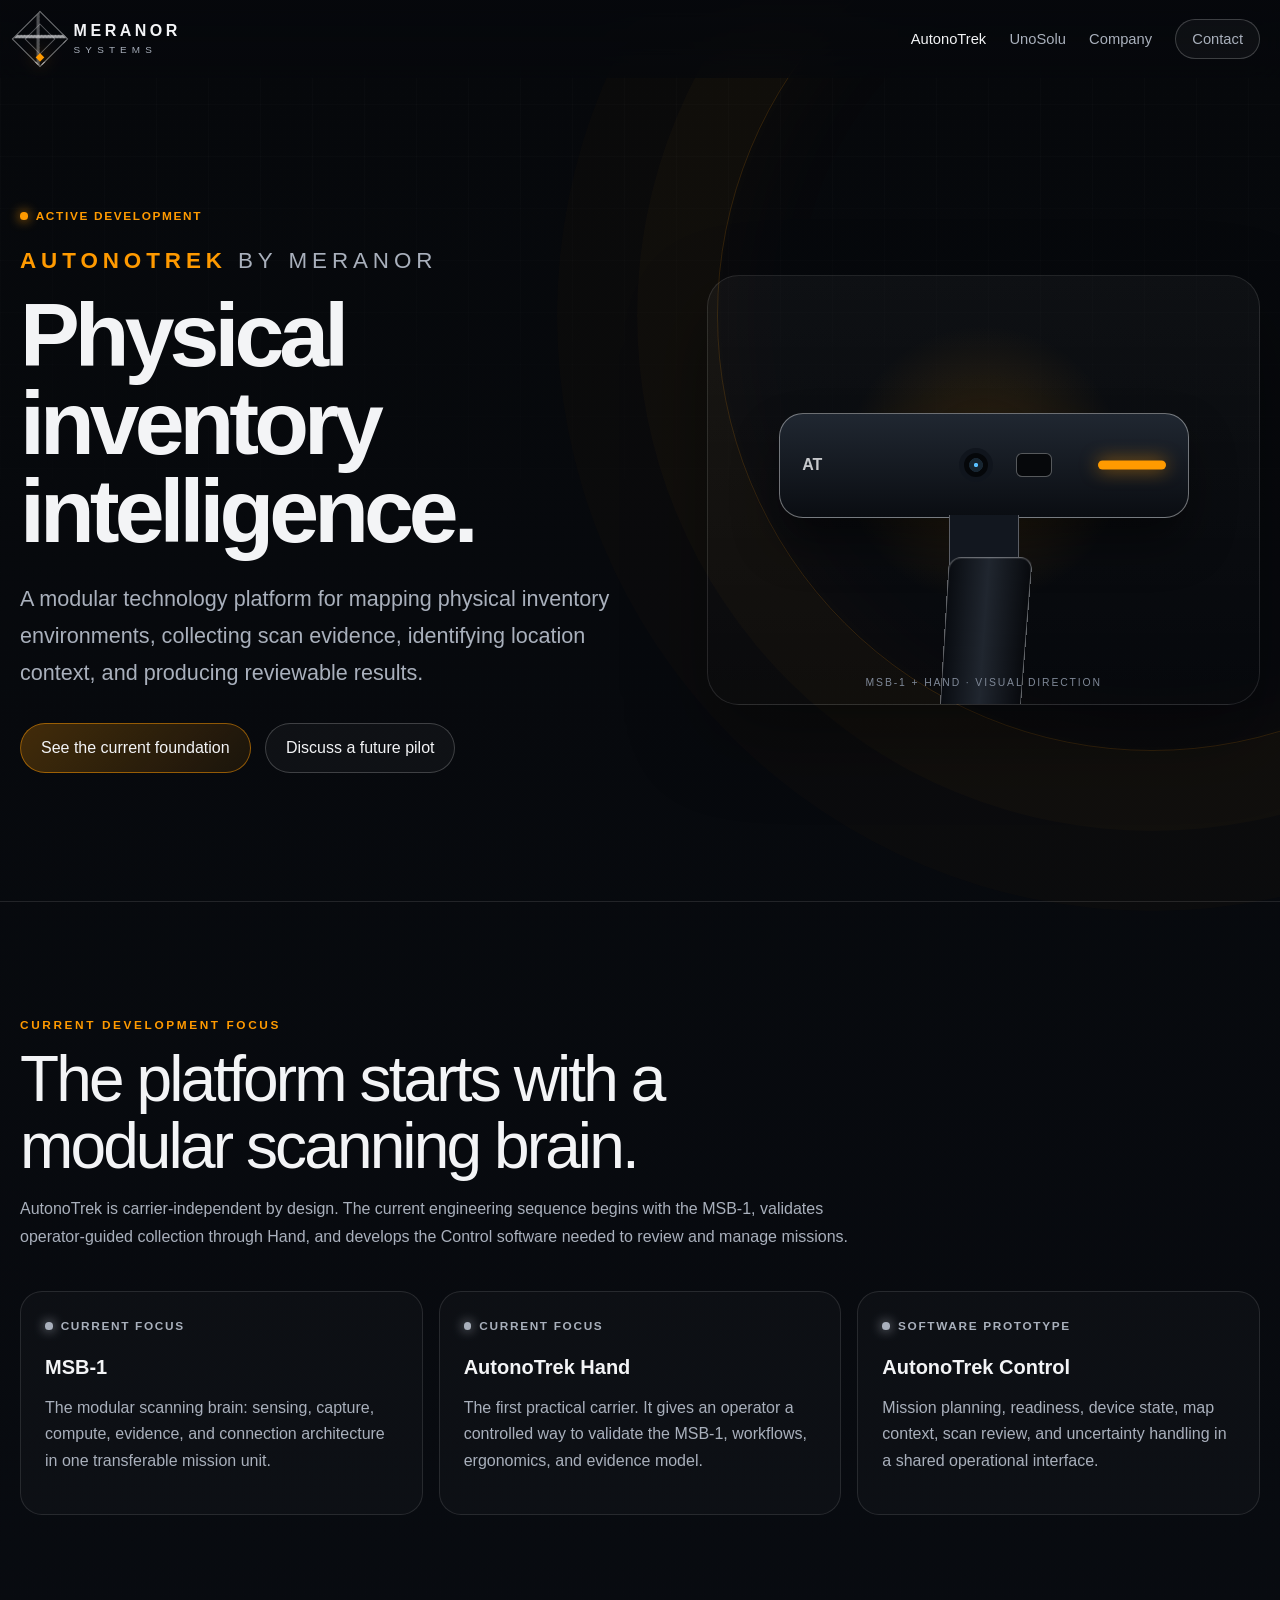
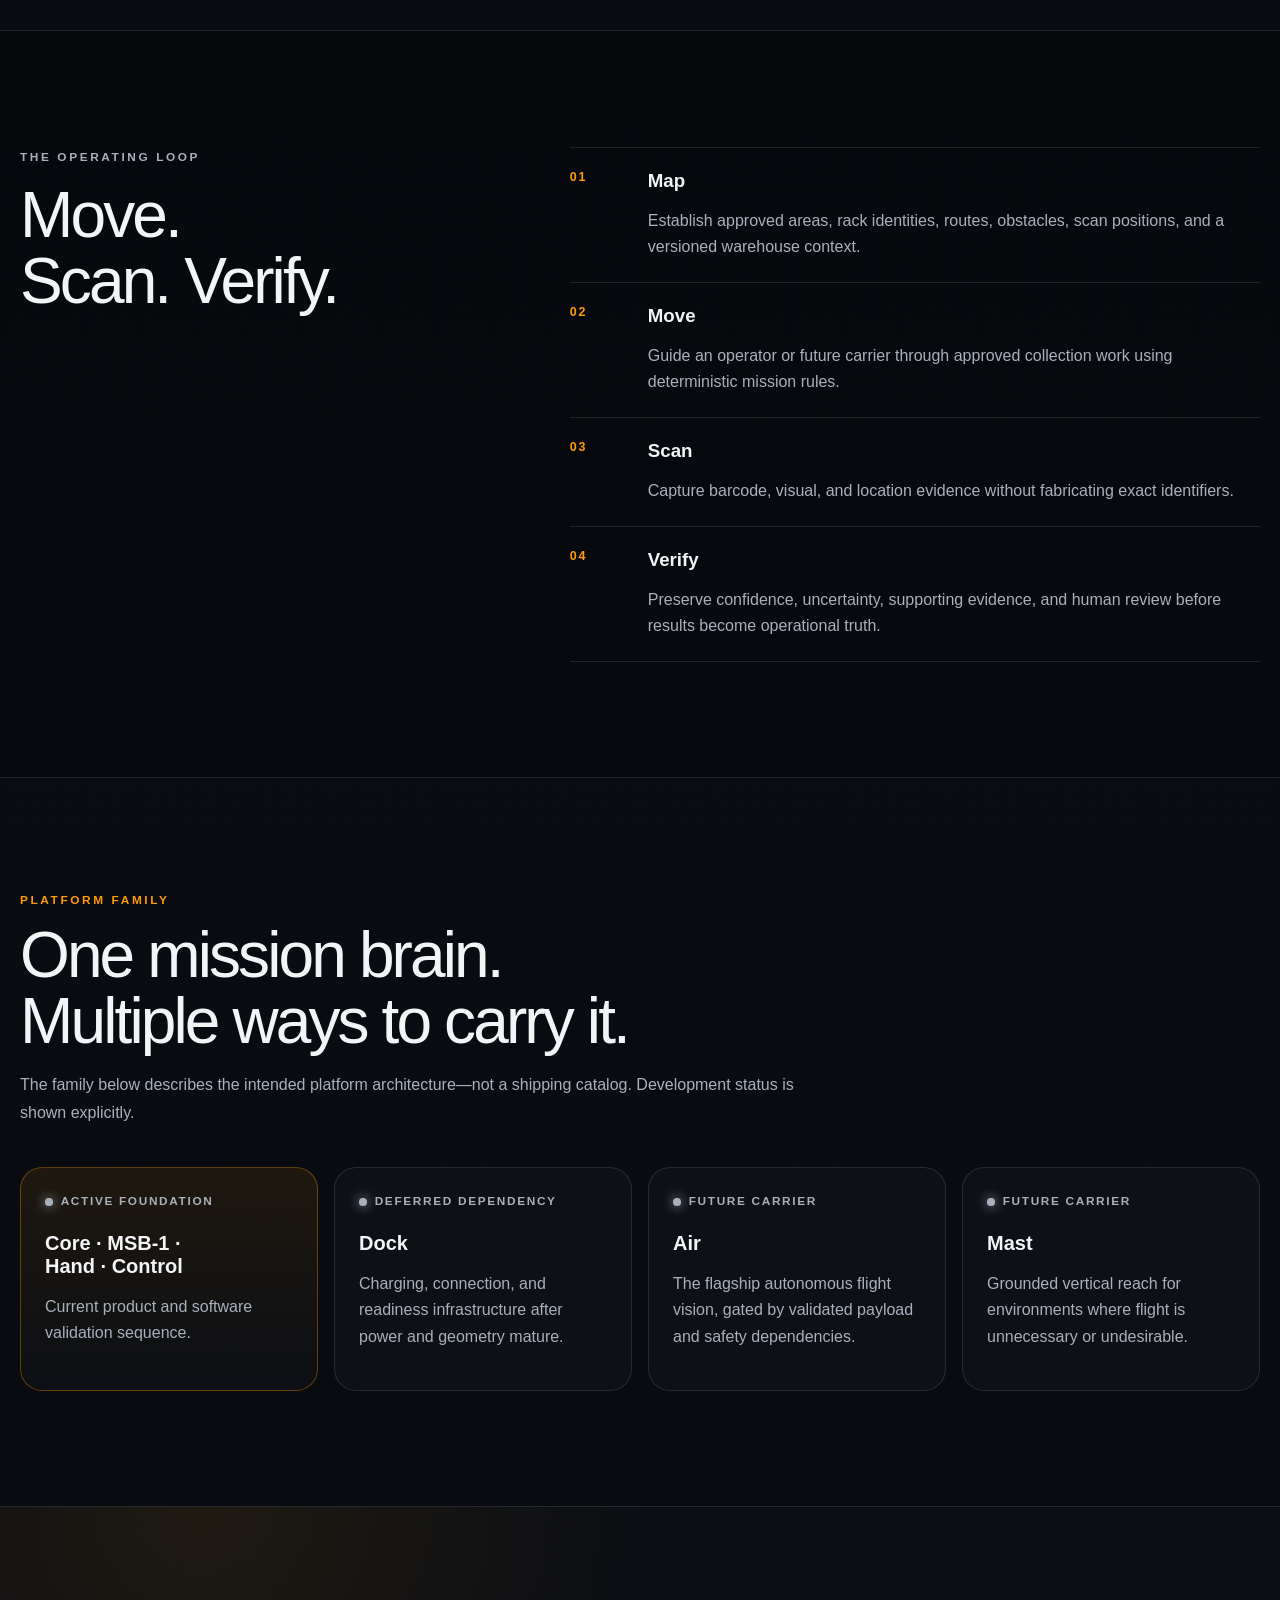
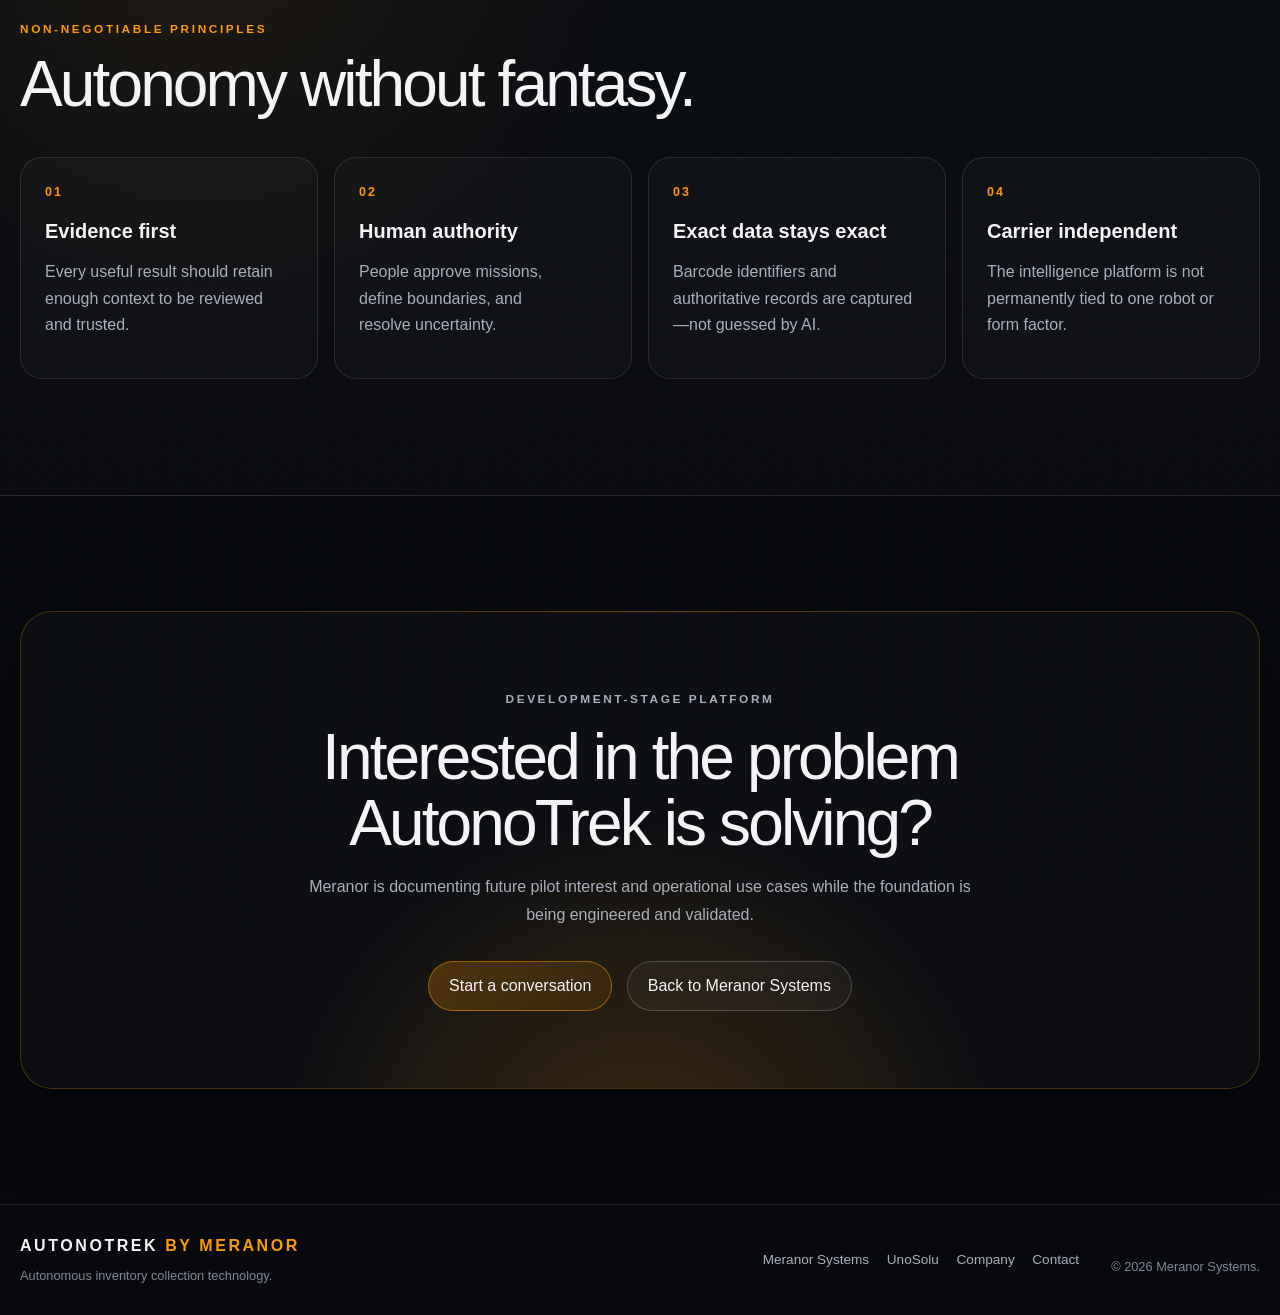
==== autonotrek/index.html @ 4d3eee3d "Add truthful AutonoTrek platform page" ====
<!doctype html>
<html lang="en">
  <head>
    <meta charset="utf-8" />
    <meta name="viewport" content="width=device-width, initial-scale=1, viewport-fit=cover" />
    <meta
      name="description"
      content="AutonoTrek by Meranor is a modular physical inventory intelligence platform in active development."
    />
    <meta name="color-scheme" content="dark" />
    <title>AutonoTrek by Meranor | Physical Inventory Intelligence</title>
    <link rel="stylesheet" href="../styles.css" />
  </head>
  <body data-page="autonotrek">
    <a class="skip-link" href="#main-content">Skip to content</a>
    <div class="page-shell">
      <header class="site-header">
        <div class="site-header__inner">
          <a class="brand" href="../" aria-label="Meranor Systems home">
            <span class="brand__mark" aria-hidden="true"><span></span></span>
            <span class="brand__lockup"><strong>Meranor</strong><small>Systems</small></span>
          </a>
          <button class="site-header__toggle" type="button" aria-expanded="false" aria-controls="site-nav">Menu</button>
          <nav class="site-nav" id="site-nav" aria-label="Primary navigation">
            <a aria-current="page" href="./">AutonoTrek</a>
            <a href="../unosolu/">UnoSolu</a>
            <a href="../company/">Company</a>
            <a class="nav-cta" href="../contact/">Contact</a>
          </nav>
        </div>
      </header>

      <main id="main-content">
        <section class="product-hero product-hero--autonotrek">
          <div class="section-frame product-hero__grid">
            <div class="product-hero__copy">
              <p class="status-label status-label--amber">Active development</p>
              <p class="product-kicker">AutonoTrek <span>by Meranor</span></p>
              <h1>Physical inventory intelligence.</h1>
              <p class="hero__lede">
                A modular technology platform for mapping physical inventory
                environments, collecting scan evidence, identifying location context,
                and producing reviewable results.
              </p>
              <div class="button-row button-row--left">
                <a class="button button--primary" href="#foundation">See the current foundation</a>
                <a class="button button--secondary" href="../contact/">Discuss a future pilot</a>
              </div>
            </div>
            <div class="at-visual" aria-label="Conceptual MSB-1 and AutonoTrek Hand silhouette">
              <div class="at-visual__head">
                <span class="at-visual__brand">AT</span>
                <span class="at-visual__camera"></span>
                <span class="at-visual__scan"></span>
                <span class="at-visual__status"></span>
              </div>
              <div class="at-visual__neck"></div>
              <div class="at-visual__grip"></div>
              <p>MSB-1 + HAND · VISUAL DIRECTION</p>
            </div>
          </div>
        </section>

        <section class="section" id="foundation">
          <div class="section-frame">
            <div class="section-heading">
              <p class="eyebrow">Current development focus</p>
              <h2>The platform starts with a modular scanning brain.</h2>
              <p>
                AutonoTrek is carrier-independent by design. The current engineering
                sequence begins with the MSB-1, validates operator-guided collection
                through Hand, and develops the Control software needed to review and
                manage missions.
              </p>
            </div>

            <div class="foundation-grid">
              <article>
                <p class="status-label status-label--amber">Current focus</p>
                <h3>MSB-1</h3>
                <p>
                  The modular scanning brain: sensing, capture, compute, evidence, and
                  connection architecture in one transferable mission unit.
                </p>
              </article>
              <article>
                <p class="status-label status-label--amber">Current focus</p>
                <h3>AutonoTrek Hand</h3>
                <p>
                  The first practical carrier. It gives an operator a controlled way to
                  validate the MSB-1, workflows, ergonomics, and evidence model.
                </p>
              </article>
              <article>
                <p class="status-label status-label--green">Software prototype</p>
                <h3>AutonoTrek Control</h3>
                <p>
                  Mission planning, readiness, device state, map context, scan review,
                  and uncertainty handling in a shared operational interface.
                </p>
              </article>
            </div>
          </div>
        </section>

        <section class="section section--dark">
          <div class="section-frame split-panel">
            <div>
              <p class="eyebrow">The operating loop</p>
              <h2>Move. Scan. Verify.</h2>
            </div>
            <ol class="process-list">
              <li><span>01</span><div><h3>Map</h3><p>Establish approved areas, rack identities, routes, obstacles, scan positions, and a versioned warehouse context.</p></div></li>
              <li><span>02</span><div><h3>Move</h3><p>Guide an operator or future carrier through approved collection work using deterministic mission rules.</p></div></li>
              <li><span>03</span><div><h3>Scan</h3><p>Capture barcode, visual, and location evidence without fabricating exact identifiers.</p></div></li>
              <li><span>04</span><div><h3>Verify</h3><p>Preserve confidence, uncertainty, supporting evidence, and human review before results become operational truth.</p></div></li>
            </ol>
          </div>
        </section>

        <section class="section">
          <div class="section-frame">
            <div class="section-heading">
              <p class="eyebrow">Platform family</p>
              <h2>One mission brain. Multiple ways to carry it.</h2>
              <p>
                The family below describes the intended platform architecture—not a
                shipping catalog. Development status is shown explicitly.
              </p>
            </div>

            <div class="roadmap-grid">
              <article class="roadmap-card roadmap-card--active">
                <p class="status-label status-label--amber">Active foundation</p>
                <h3>Core · MSB-1 · Hand · Control</h3>
                <p>Current product and software validation sequence.</p>
              </article>
              <article class="roadmap-card">
                <p class="status-label">Deferred dependency</p>
                <h3>Dock</h3>
                <p>Charging, connection, and readiness infrastructure after power and geometry mature.</p>
              </article>
              <article class="roadmap-card">
                <p class="status-label">Future carrier</p>
                <h3>Air</h3>
                <p>The flagship autonomous flight vision, gated by validated payload and safety dependencies.</p>
              </article>
              <article class="roadmap-card">
                <p class="status-label">Future carrier</p>
                <h3>Mast</h3>
                <p>Grounded vertical reach for environments where flight is unnecessary or undesirable.</p>
              </article>
            </div>
          </div>
        </section>

        <section class="section section--principles">
          <div class="section-frame">
            <div class="principle-intro">
              <p class="eyebrow">Non-negotiable principles</p>
              <h2>Autonomy without fantasy.</h2>
            </div>
            <div class="principle-grid principle-grid--four">
              <article><span>01</span><h3>Evidence first</h3><p>Every useful result should retain enough context to be reviewed and trusted.</p></article>
              <article><span>02</span><h3>Human authority</h3><p>People approve missions, define boundaries, and resolve uncertainty.</p></article>
              <article><span>03</span><h3>Exact data stays exact</h3><p>Barcode identifiers and authoritative records are captured—not guessed by AI.</p></article>
              <article><span>04</span><h3>Carrier independent</h3><p>The intelligence platform is not permanently tied to one robot or form factor.</p></article>
            </div>
          </div>
        </section>

        <section class="section section--cta">
          <div class="section-frame">
            <div class="cta-panel">
              <p class="eyebrow">Development-stage platform</p>
              <h2>Interested in the problem AutonoTrek is solving?</h2>
              <p>
                Meranor is documenting future pilot interest and operational use cases
                while the foundation is being engineered and validated.
              </p>
              <div class="button-row">
                <a class="button button--primary" href="../contact/">Start a conversation</a>
                <a class="button button--secondary" href="../">Back to Meranor Systems</a>
              </div>
            </div>
          </div>
        </section>
      </main>

      <footer class="site-footer">
        <div class="section-frame site-footer__grid">
          <div><p class="site-footer__brand">AUTONOTREK <span>BY MERANOR</span></p><p>Autonomous inventory collection technology.</p></div>
          <nav aria-label="Footer navigation"><a href="../">Meranor Systems</a><a href="../unosolu/">UnoSolu</a><a href="../company/">Company</a><a href="../contact/">Contact</a></nav>
          <p class="site-footer__legal">© <span data-current-year></span> Meranor Systems.</p>
        </div>
      </footer>
    </div>
    <script src="../app.js" defer></script>
  </body>
</html>
---- styles.css ----
@import url("meranor-systems.css");
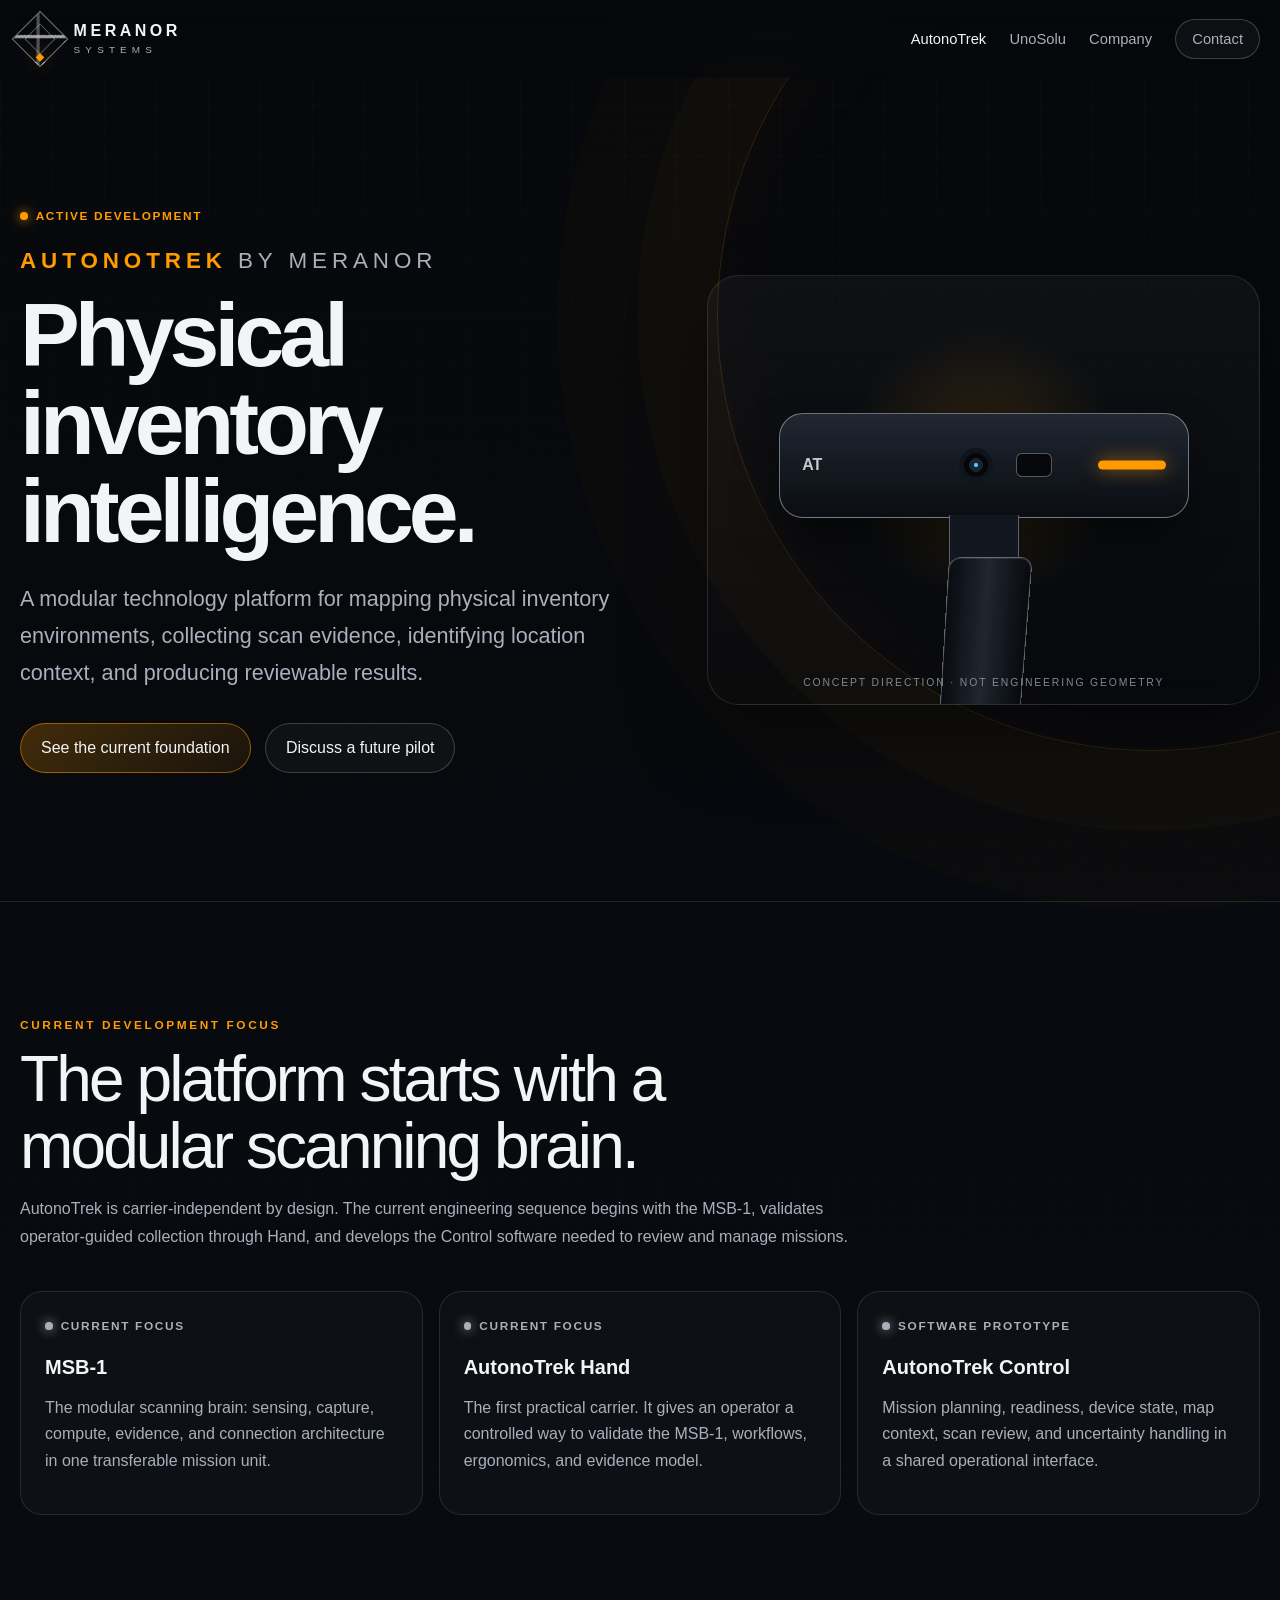
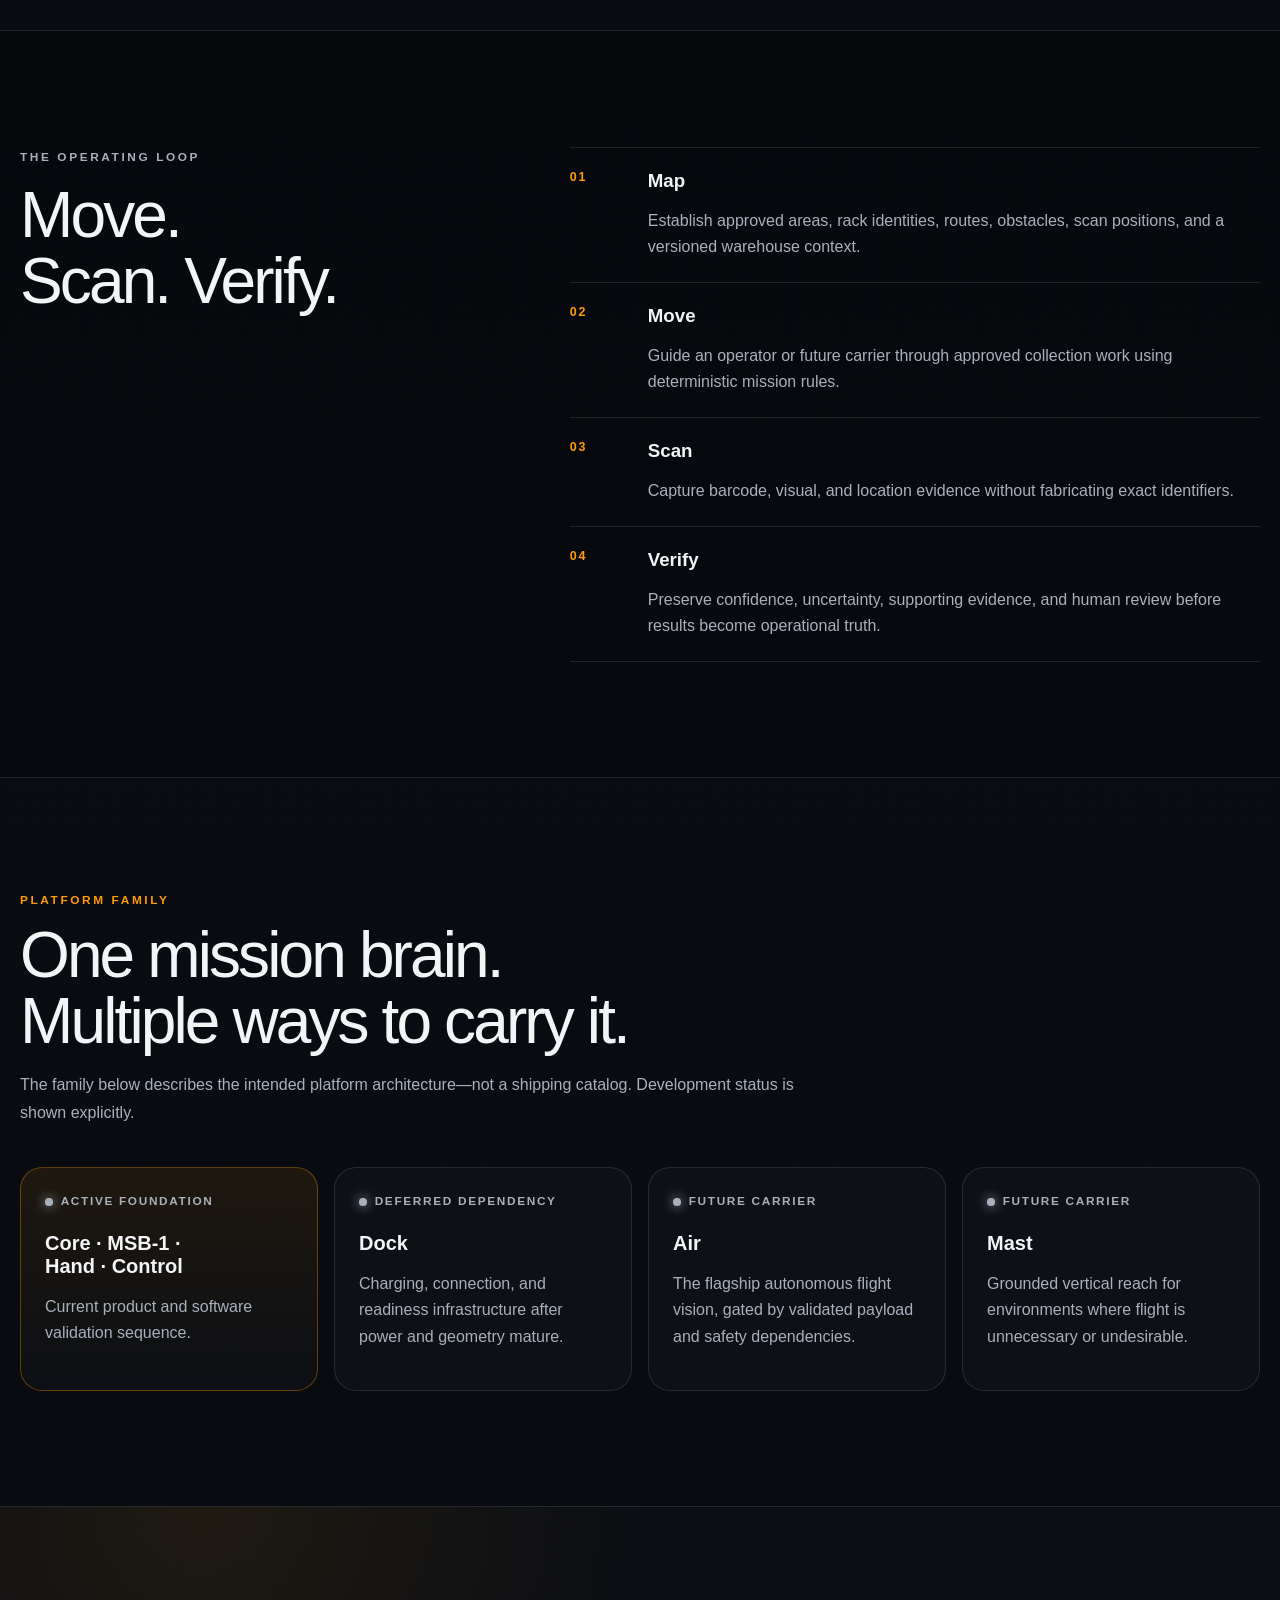
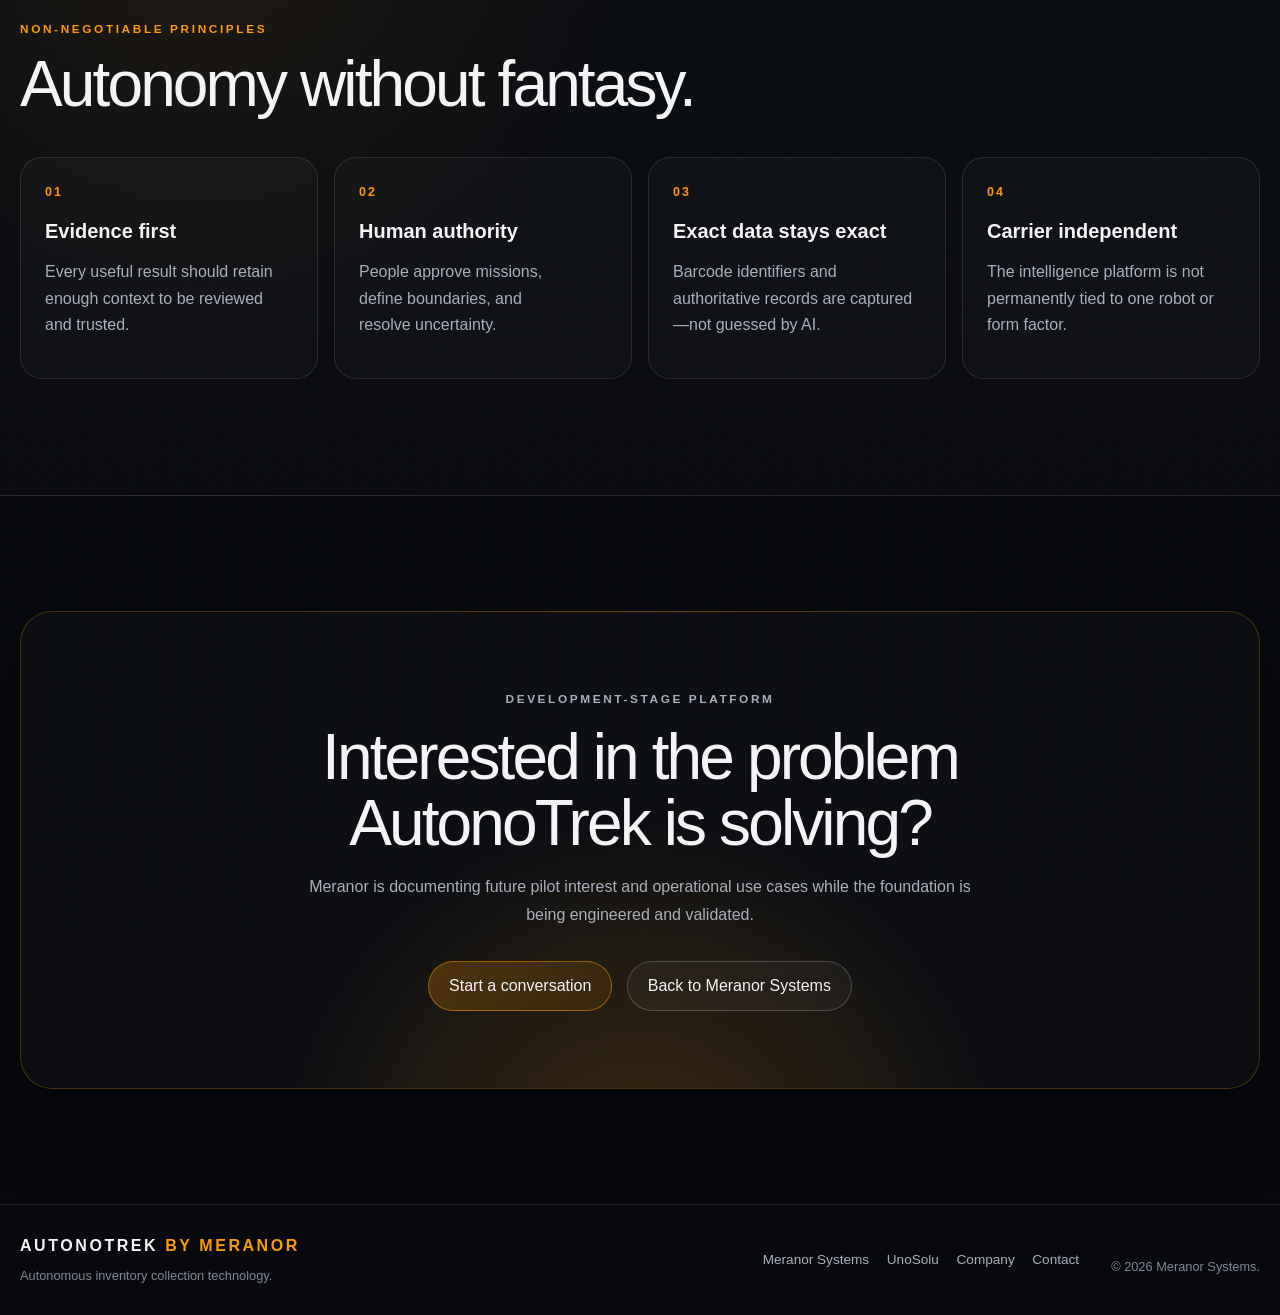
==== commit 7d627571: "Load AutonoTrek styles directly and clarify concept visuals" ====
--- a/autonotrek/index.html
+++ b/autonotrek/index.html
@@ -9,7 +9,7 @@
     />
     <meta name="color-scheme" content="dark" />
     <title>AutonoTrek by Meranor | Physical Inventory Intelligence</title>
-    <link rel="stylesheet" href="../styles.css" />
+    <link rel="stylesheet" href="../meranor-systems.css" />
   </head>
   <body data-page="autonotrek">
     <a class="skip-link" href="#main-content">Skip to content</a>
@@ -56,7 +56,7 @@
               </div>
               <div class="at-visual__neck"></div>
               <div class="at-visual__grip"></div>
-              <p>MSB-1 + HAND · VISUAL DIRECTION</p>
+              <p>CONCEPT DIRECTION · NOT ENGINEERING GEOMETRY</p>
             </div>
           </div>
         </section>
--- a/meranor-systems.css
+++ b/meranor-systems.css
@@ -0,0 +1,268 @@
+:root {
+  --bg: #07090d;
+  --bg-soft: #0b0e14;
+  --surface: rgba(15, 19, 27, 0.88);
+  --text: #f3f4f6;
+  --muted: #a9b0bc;
+  --muted-strong: #7f8897;
+  --line: rgba(255, 255, 255, 0.11);
+  --line-strong: rgba(255, 255, 255, 0.2);
+  --metal: #c7c9cc;
+  --amber: #ff9a00;
+  --cyan: #38d8ff;
+  --green: #55df9a;
+  --shadow: 0 32px 80px rgba(0, 0, 0, 0.38);
+  --radius-md: 22px;
+  --radius-lg: 32px;
+  --radius-pill: 999px;
+  --max-width: 1240px;
+  --font-sans: "Inter", "Aptos", "Segoe UI Variable", "Segoe UI", sans-serif;
+  --font-display: "Space Grotesk", "Aptos Display", "Bahnschrift", "Segoe UI", sans-serif;
+}
+
+*, *::before, *::after { box-sizing: border-box; }
+html { color-scheme: dark; scroll-behavior: smooth; }
+body {
+  margin: 0;
+  min-height: 100vh;
+  color: var(--text);
+  background: radial-gradient(circle at 50% -10%, rgba(255,154,0,.09), transparent 28rem), linear-gradient(180deg,#06080b,#090c12 48%,#07090d);
+  font-family: var(--font-sans);
+  overflow-x: clip;
+}
+body[data-page="unosolu"] { background: radial-gradient(circle at 70% -8%,rgba(56,216,255,.11),transparent 32rem),linear-gradient(180deg,#06080c,#080d16 48%,#07090d); }
+a { color: inherit; text-decoration: none; }
+button { font: inherit; }
+p { text-wrap: pretty; }
+h1,h2,h3 { text-wrap: balance; }
+.page-shell { position: relative; isolation: isolate; }
+.page-shell::before {
+  content: "";
+  position: fixed;
+  inset: 0;
+  z-index: -2;
+  pointer-events: none;
+  background-image: linear-gradient(rgba(255,255,255,.018) 1px,transparent 1px),linear-gradient(90deg,rgba(255,255,255,.018) 1px,transparent 1px);
+  background-size: 52px 52px;
+  mask-image: linear-gradient(180deg,black,transparent 76%);
+}
+.section-frame { width: min(var(--max-width),calc(100vw - 2rem)); margin-inline: auto; }
+.skip-link { position: fixed; z-index: 100; top: 1rem; left: 1rem; padding: .75rem 1rem; border-radius: var(--radius-pill); background: #fff; color: #05070a; transform: translateY(-180%); transition: transform 160ms ease; }
+.skip-link:focus { transform: translateY(0); }
+.site-header { position: sticky; top: 0; z-index: 30; background: linear-gradient(180deg,rgba(6,8,12,.94),rgba(6,8,12,.72)); backdrop-filter: blur(18px); }
+.site-header__inner { width: min(var(--max-width),calc(100vw - 2rem)); min-height: 78px; margin-inline: auto; display: flex; align-items: center; justify-content: space-between; gap: 1rem; }
+.brand { display: inline-flex; align-items: center; gap: .85rem; }
+.brand__mark { position: relative; width: 2.5rem; aspect-ratio: 1; border: 1px solid rgba(199,201,204,.54); background: linear-gradient(135deg,transparent 0 42%,rgba(199,201,204,.8) 43% 48%,transparent 49%),linear-gradient(45deg,transparent 0 43%,rgba(199,201,204,.38) 44% 49%,transparent 50%); transform: rotate(45deg); }
+.brand__mark::before { content: ""; position: absolute; inset: 8px; border: 1px solid rgba(199,201,204,.42); }
+.brand__mark::after { content: ""; position: absolute; width: 6px; height: 6px; right: 3px; bottom: 3px; background: var(--amber); box-shadow: 0 0 16px rgba(255,154,0,.7); }
+.brand__lockup { display: grid; line-height: 1; }
+.brand__lockup strong { font-family: var(--font-display); font-size: 1rem; letter-spacing: .22em; text-transform: uppercase; }
+.brand__lockup small { margin-top: .38rem; color: var(--muted); font-size: .62rem; letter-spacing: .52em; text-transform: uppercase; }
+.site-nav { display: flex; align-items: center; gap: 1.45rem; }
+.site-nav a { color: var(--muted); font-size: .92rem; transition: color 160ms ease,border-color 160ms ease,background 160ms ease; }
+.site-nav a:hover,.site-nav a:focus-visible,.site-nav a[aria-current="page"] { color: var(--text); }
+.site-nav .nav-cta { padding: .68rem 1rem; border: 1px solid var(--line-strong); border-radius: var(--radius-pill); background: rgba(255,255,255,.035); }
+.site-nav .nav-cta:hover,.site-nav .nav-cta:focus-visible { border-color: rgba(255,154,0,.62); background: rgba(255,154,0,.07); }
+.site-header__toggle { display: none; min-height: 44px; padding: .65rem .95rem; border: 1px solid var(--line-strong); border-radius: var(--radius-pill); color: var(--text); background: rgba(255,255,255,.04); }
+
+.hero,.product-hero,.simple-hero { position: relative; border-bottom: 1px solid var(--line); }
+.hero { min-height: calc(100svh - 78px); display: flex; align-items: center; overflow: clip; }
+.hero::before,.product-hero::before { content: ""; position: absolute; width: min(68vw,880px); aspect-ratio: 1; right: -24vw; top: -24%; border: 1px solid rgba(255,154,0,.18); border-radius: 50%; box-shadow: 0 0 0 80px rgba(255,154,0,.025),0 0 0 160px rgba(255,154,0,.018),inset 0 0 120px rgba(255,154,0,.04); }
+.product-hero--unosolu::before { border-color: rgba(56,216,255,.18); box-shadow: 0 0 0 80px rgba(56,216,255,.025),0 0 0 160px rgba(56,216,255,.018),inset 0 0 120px rgba(56,216,255,.04); }
+.hero__grid { position: absolute; inset: 0; pointer-events: none; background: linear-gradient(90deg,transparent 49.9%,rgba(255,255,255,.055) 50%,transparent 50.1%),linear-gradient(180deg,transparent 49.9%,rgba(255,255,255,.04) 50%,transparent 50.1%); opacity: .42; }
+.hero__frame,.product-hero__grid,.simple-hero__grid { position: relative; z-index: 1; display: grid; align-items: center; grid-template-columns: minmax(0,1.05fr) minmax(340px,.95fr); gap: clamp(2rem,6vw,6rem); }
+.hero__frame { padding-block: clamp(5rem,10vw,8.5rem); }
+.product-hero__grid { padding-block: clamp(5.5rem,10vw,9rem); }
+.simple-hero__grid { padding-block: clamp(5rem,9vw,8rem); }
+.eyebrow,.product-kicker,.status-label { margin: 0; font-size: .74rem; font-weight: 700; letter-spacing: .22em; text-transform: uppercase; }
+.eyebrow,.product-kicker { color: var(--amber); }
+.eyebrow--cyan,.product-kicker--cyan { color: var(--cyan); }
+.product-kicker { margin-top: 1.5rem; font-size: clamp(1.05rem,2.3vw,1.4rem); }
+.product-kicker span,.platform-card__brand span { color: var(--muted); font-weight: 500; }
+.status-label { display: inline-flex; align-items: center; gap: .5rem; color: var(--muted); letter-spacing: .14em; }
+.status-label::before { content: ""; width: .48rem; aspect-ratio: 1; border-radius: 50%; background: currentColor; box-shadow: 0 0 12px currentColor; }
+.status-label--amber { color: var(--amber); }
+.status-label--cyan { color: var(--cyan); }
+.status-label--green { color: var(--green); }
+.hero h1,.product-hero h1,.simple-hero h1 { margin: 1.15rem 0 0; font-family: var(--font-display); font-weight: 560; line-height: .98; letter-spacing: -.055em; }
+.hero h1 { max-width: 900px; font-size: clamp(3.1rem,7.8vw,7rem); }
+.product-hero h1 { max-width: 780px; font-size: clamp(3rem,7vw,6.3rem); }
+.simple-hero h1 { max-width: 840px; font-size: clamp(3rem,6.5vw,5.8rem); }
+.hero__lede { margin: 1.6rem 0 0; max-width: 690px; color: var(--muted); font-size: clamp(1.08rem,2vw,1.35rem); line-height: 1.7; }
+.button-row { display: flex; flex-wrap: wrap; justify-content: center; gap: .9rem; margin-top: 2rem; }
+.button-row--left { justify-content: flex-start; }
+.button { min-height: 50px; display: inline-flex; align-items: center; justify-content: center; padding: .9rem 1.25rem; border: 1px solid var(--line-strong); border-radius: var(--radius-pill); color: var(--text); background: rgba(255,255,255,.035); transition: transform 160ms ease,border-color 160ms ease; }
+.button:hover,.button:focus-visible { transform: translateY(-2px); border-color: rgba(255,154,0,.62); }
+.button--primary { border-color: rgba(255,154,0,.5); background: linear-gradient(135deg,rgba(255,154,0,.24),rgba(255,154,0,.08)); }
+.button--cyan,.product-hero--unosolu .button--primary { border-color: rgba(56,216,255,.52); background: linear-gradient(135deg,rgba(56,216,255,.2),rgba(61,107,255,.08)); }
+
+.hero-console,.uno-dashboard { min-width: 0; border: 1px solid var(--line-strong); border-radius: var(--radius-lg); background: linear-gradient(180deg,rgba(255,255,255,.04),transparent 34%),rgba(8,11,16,.88); box-shadow: var(--shadow); overflow: hidden; }
+.hero-console__top,.uno-dashboard__top { min-height: 50px; padding: .85rem 1rem; display: flex; justify-content: space-between; gap: 1rem; align-items: center; border-bottom: 1px solid var(--line); color: var(--muted); font-size: .66rem; font-weight: 700; letter-spacing: .16em; }
+.status-dot { color: var(--amber); }
+.status-dot::before { content: ""; display: inline-block; width: .42rem; aspect-ratio: 1; margin-right: .5rem; border-radius: 50%; background: currentColor; box-shadow: 0 0 12px currentColor; }
+.status-dot--cyan { color: var(--cyan); }
+.hero-console__signal { height: 124px; display: flex; align-items: end; justify-content: center; gap: clamp(.5rem,2vw,1rem); padding: 1.5rem; border-bottom: 1px solid var(--line); }
+.hero-console__signal span { width: clamp(12px,3vw,22px); border-radius: 4px 4px 0 0; background: linear-gradient(180deg,var(--amber),rgba(255,154,0,.12)); }
+.hero-console__signal span:nth-child(1){height:28%}.hero-console__signal span:nth-child(2){height:52%}.hero-console__signal span:nth-child(3){height:88%}.hero-console__signal span:nth-child(4){height:68%}.hero-console__signal span:nth-child(5){height:42%}
+.hero-console__rows { display: grid; grid-template-columns: 1fr 1fr; }
+.hero-console__rows>div { padding: 1.35rem; }
+.hero-console__rows>div+div { border-left: 1px solid var(--line); }
+.hero-console__rows small,.hero-console__rows span { display: block; color: var(--muted-strong); font-size: .68rem; letter-spacing: .12em; text-transform: uppercase; }
+.hero-console__rows strong { display: block; margin: .55rem 0; font-family: var(--font-display); font-size: clamp(1.2rem,3vw,1.7rem); }
+.hero-console__footer { display: grid; grid-template-columns: repeat(3,1fr); border-top: 1px solid var(--line); }
+.hero-console__footer span { padding: .9rem; color: var(--muted); font-size: .72rem; text-align: center; }
+.hero-console__footer span+span { border-left: 1px solid var(--line); }
+
+.section { padding-block: clamp(4.5rem,9vw,7.5rem); }
+.section--dark { background: rgba(0,0,0,.2); border-block: 1px solid var(--line); }
+.section--principles { background: radial-gradient(circle at 16% 0%,rgba(255,154,0,.08),transparent 28rem),rgba(255,255,255,.016); border-block: 1px solid var(--line); }
+body[data-page="unosolu"] .section--principles { background: radial-gradient(circle at 16% 0%,rgba(56,216,255,.08),transparent 28rem),rgba(255,255,255,.016); }
+.section-heading { max-width: 830px; }
+.section-heading h2,.principle-intro h2,.development-note h2,.cta-panel h2,.split-panel h2,.company-statement h2,.founder-panel h2,.focus-panel h2,.contact-card h2,.contact-note h2 { margin: .9rem 0 0; font-family: var(--font-display); font-size: clamp(2.25rem,5vw,4.2rem); font-weight: 540; line-height: 1.04; letter-spacing: -.045em; }
+.section-heading>p:last-child,.development-note>p,.cta-panel>p,.split-panel>div>p,.company-statement>p,.founder-panel p,.focus-panel>p,.contact-card>p,.contact-note>p,.simple-hero__grid>p { color: var(--muted); line-height: 1.75; }
+.platform-grid { display: grid; gap: 1.25rem; margin-top: 2.5rem; }
+.platform-card { min-height: 500px; display: grid; grid-template-columns: minmax(280px,.82fr) minmax(0,1.18fr); border: 1px solid var(--line); border-radius: var(--radius-lg); background: linear-gradient(120deg,rgba(255,154,0,.05),transparent 42%),var(--surface); overflow: hidden; box-shadow: var(--shadow); }
+.platform-card--unosolu { background: linear-gradient(120deg,rgba(56,216,255,.055),transparent 42%),var(--surface); }
+.platform-card__visual { position: relative; min-height: 360px; display: grid; place-items: center; border-right: 1px solid var(--line); background: radial-gradient(circle at 50% 42%,rgba(255,154,0,.15),transparent 34%),linear-gradient(180deg,rgba(255,255,255,.035),transparent); overflow: hidden; }
+.platform-card__content { align-self: center; padding: clamp(2rem,5vw,4.2rem); }
+.platform-card__brand { margin: 1.15rem 0 0; font-family: var(--font-display); font-size: 1rem; font-weight: 700; letter-spacing: .11em; text-transform: uppercase; }
+.platform-card__content h3 { margin: 1rem 0 0; font-family: var(--font-display); font-size: clamp(2rem,4.4vw,3.7rem); font-weight: 540; line-height: 1.02; letter-spacing: -.045em; }
+.platform-card__content>p:not(.status-label):not(.platform-card__brand) { color: var(--muted); line-height: 1.7; }
+.scan-head { position: relative; width: min(78%,310px); height: 92px; border: 1px solid rgba(199,201,204,.52); border-radius: 20px; background: linear-gradient(180deg,#1f252d,#090c10); box-shadow: 0 24px 45px rgba(0,0,0,.42); }
+.scan-head::before { content: "AT"; position: absolute; left: 1.2rem; top: 50%; transform: translateY(-50%); color: var(--metal); font-family: var(--font-display); }
+.scan-head__lens { position: absolute; left: 48%; top: 50%; width: 28px; aspect-ratio: 1; transform: translateY(-50%); border: 4px solid #111720; border-radius: 50%; background: radial-gradient(circle,#52b9ff 0 12%,#172430 13% 40%,#05070a 42%); }
+.scan-head__bar { position: absolute; right: 1.1rem; top: 50%; width: 54px; height: 8px; transform: translateY(-50%); border-radius: var(--radius-pill); background: var(--amber); box-shadow: 0 0 18px rgba(255,154,0,.5); }
+.scan-grip { position: absolute; width: 68px; height: 190px; top: calc(50% + 40px); border: 1px solid rgba(199,201,204,.42); border-radius: 14px 14px 28px 28px; background: linear-gradient(90deg,#0c0f14,#20262e 48%,#090b0f); transform: perspective(280px) rotateX(-5deg) skewX(-4deg); }
+.platform-card__visual--uno { background: radial-gradient(circle at 50% 50%,rgba(56,216,255,.17),transparent 38%),linear-gradient(180deg,rgba(255,255,255,.035),transparent); }
+.uno-core { z-index: 2; width: 96px; aspect-ratio: 1; display: grid; place-items: center; border: 1px solid rgba(56,216,255,.54); border-radius: 26px; color: var(--cyan); background: #0b101a; font-family: var(--font-display); font-size: 3rem; box-shadow: 0 0 50px rgba(56,216,255,.14); }
+.uno-orbit { position: absolute; border: 1px solid rgba(56,216,255,.28); border-radius: 50%; }
+.uno-orbit--one { width: 220px; aspect-ratio: 1; }
+.uno-orbit--two { width: 330px; aspect-ratio: 1; border-style: dashed; opacity: .62; }
+.signal-list { margin: 1.4rem 0; padding: 0; list-style: none; }
+.signal-list li { position: relative; padding: .62rem 0 .62rem 1.45rem; border-bottom: 1px solid var(--line); color: var(--muted); }
+.signal-list li::before { content: ""; position: absolute; left: 0; top: 1.03rem; width: .46rem; aspect-ratio: 1; background: var(--amber); transform: rotate(45deg); }
+.platform-card--unosolu .signal-list li::before,.entitlement-panel__core .signal-list li::before { background: var(--cyan); }
+.text-link { display: inline-flex; align-items: center; gap: .75rem; margin-top: .75rem; color: var(--amber); font-weight: 700; }
+.text-link--cyan { color: var(--cyan); }
+
+.principle-grid,.foundation-grid,.roadmap-grid,.module-grid,.contact-grid { display: grid; gap: 1rem; margin-top: 2.5rem; }
+.principle-grid { grid-template-columns: repeat(3,1fr); }
+.principle-grid--four,.roadmap-grid,.module-grid { grid-template-columns: repeat(4,1fr); }
+.foundation-grid,.contact-grid { grid-template-columns: repeat(3,1fr); }
+.principle-grid article,.foundation-grid article,.roadmap-card,.module-grid article,.company-values article,.contact-card { padding: 1.5rem; border: 1px solid var(--line); border-radius: var(--radius-md); background: rgba(255,255,255,.025); }
+.principle-grid article>span,.company-values article>span { color: var(--amber); font-family: var(--font-display); font-size: .78rem; font-weight: 700; letter-spacing: .16em; }
+body[data-page="unosolu"] .principle-grid article>span,.module-grid article>span { color: var(--cyan); }
+.principle-grid h3,.foundation-grid h3,.roadmap-card h3,.module-grid h3,.company-values h3 { margin: 1.25rem 0 0; font-family: var(--font-display); font-size: 1.25rem; }
+.principle-grid p,.foundation-grid p,.roadmap-card p,.module-grid p,.company-values p { color: var(--muted); line-height: 1.65; }
+.development-note,.focus-panel,.contact-note { display: grid; grid-template-columns: minmax(0,.9fr) minmax(0,1.1fr); align-items: end; gap: clamp(2rem,6vw,6rem); padding: clamp(2rem,5vw,4rem); border: 1px solid var(--line); border-radius: var(--radius-lg); background: linear-gradient(120deg,rgba(255,154,0,.06),transparent 45%),rgba(255,255,255,.02); }
+.cta-panel { padding: clamp(2.25rem,6vw,5rem); border: 1px solid rgba(255,154,0,.25); border-radius: var(--radius-lg); text-align: center; background: radial-gradient(circle at 50% 120%,rgba(255,154,0,.2),transparent 44%),rgba(255,255,255,.025); box-shadow: var(--shadow); }
+.cta-panel--cyan { border-color: rgba(56,216,255,.26); background: radial-gradient(circle at 50% 120%,rgba(56,216,255,.18),transparent 44%),rgba(255,255,255,.025); }
+.cta-panel>p { max-width: 670px; margin-inline: auto; }
+
+.at-visual { position: relative; min-height: 430px; display: grid; place-items: center; border: 1px solid var(--line); border-radius: var(--radius-lg); background: radial-gradient(circle at 50% 44%,rgba(255,154,0,.16),transparent 38%),linear-gradient(180deg,rgba(255,255,255,.035),transparent); box-shadow: var(--shadow); overflow: hidden; }
+.at-visual__head { position: absolute; top: 32%; width: min(82%,410px); height: 105px; border: 1px solid rgba(199,201,204,.52); border-radius: 24px; background: linear-gradient(180deg,#202731,#0a0d12); box-shadow: 0 25px 46px rgba(0,0,0,.45); }
+.at-visual__brand { position: absolute; left: 1.4rem; top: 50%; transform: translateY(-50%); color: var(--metal); font-family: var(--font-display); font-weight: 700; }
+.at-visual__camera { position: absolute; left: 44%; top: 50%; width: 34px; aspect-ratio: 1; transform: translateY(-50%); border: 5px solid #10151d; border-radius: 50%; background: radial-gradient(circle,#59bfff 0 12%,#172531 13% 40%,#05070a 42%); }
+.at-visual__scan { position: absolute; left: 58%; top: 50%; width: 36px; height: 24px; transform: translateY(-50%); border: 1px solid rgba(199,201,204,.42); border-radius: 6px; background: #06080b; }
+.at-visual__status { position: absolute; right: 1.35rem; top: 50%; width: 68px; height: 9px; transform: translateY(-50%); border-radius: var(--radius-pill); background: var(--amber); box-shadow: 0 0 18px rgba(255,154,0,.62); }
+.at-visual__neck { position: absolute; top: calc(32% + 102px); width: 70px; height: 50px; border-inline: 1px solid rgba(199,201,204,.4); background: #12171f; }
+.at-visual__grip { position: absolute; top: calc(32% + 146px); width: 82px; height: 190px; border: 1px solid rgba(199,201,204,.46); border-radius: 12px 12px 28px 28px; background: linear-gradient(90deg,#090c11,#20262f 48%,#080a0e); transform: perspective(320px) rotateX(-4deg) skewX(-4deg); }
+.at-visual>p { position: absolute; bottom: 1rem; margin: 0; color: var(--muted-strong); font-size: .65rem; letter-spacing: .18em; }
+.split-panel { display: grid; grid-template-columns: minmax(0,.8fr) minmax(0,1.2fr); gap: clamp(2rem,7vw,7rem); align-items: start; }
+.process-list { margin: 0; padding: 0; list-style: none; border-top: 1px solid var(--line); }
+.process-list li { display: grid; grid-template-columns: 62px 1fr; gap: 1rem; padding-block: 1.4rem; border-bottom: 1px solid var(--line); }
+.process-list li>span { color: var(--amber); font-size: .78rem; font-weight: 700; letter-spacing: .15em; }
+.process-list h3 { margin: 0; font-family: var(--font-display); }
+.process-list p { margin-bottom: 0; color: var(--muted); line-height: 1.6; }
+.roadmap-card--active { border-color: rgba(255,154,0,.34); background: linear-gradient(180deg,rgba(255,154,0,.09),rgba(255,255,255,.02)); }
+
+.uno-dashboard { min-height: 430px; display: grid; grid-template-columns: 64px 1fr; }
+.uno-dashboard__rail { padding: .8rem; display: flex; flex-direction: column; align-items: center; gap: 1rem; border-right: 1px solid var(--line); }
+.uno-dashboard__logo { width: 38px; aspect-ratio: 1; display: grid; place-items: center; border: 1px solid rgba(56,216,255,.44); border-radius: 10px; color: var(--cyan); font-weight: 700; }
+.uno-dashboard__rail i { width: 24px; height: 6px; border-radius: var(--radius-pill); background: rgba(255,255,255,.1); }
+.ask-uno-card { margin: 1.25rem; padding: 1.4rem; border: 1px solid rgba(56,216,255,.23); border-radius: 18px; background: radial-gradient(circle at 0 0,rgba(56,216,255,.12),transparent 38%),rgba(255,255,255,.026); }
+.ask-uno-card small,.ask-uno-card span { display: block; }
+.ask-uno-card small { color: var(--cyan); font-weight: 700; letter-spacing: .16em; }
+.ask-uno-card strong { display: block; margin: 1rem 0 .7rem; font-family: var(--font-display); font-size: clamp(1.45rem,3vw,2.2rem); }
+.ask-uno-card span { color: var(--muted); line-height: 1.55; }
+.uno-dashboard__metrics { display: grid; grid-template-columns: repeat(3,1fr); border-top: 1px solid var(--line); }
+.uno-dashboard__metrics>div { padding: 1.2rem; }
+.uno-dashboard__metrics>div+div { border-left: 1px solid var(--line); }
+.uno-dashboard__metrics small,.uno-dashboard__metrics span { display: block; color: var(--muted-strong); font-size: .64rem; letter-spacing: .1em; text-transform: uppercase; }
+.uno-dashboard__metrics strong { display: block; margin: .7rem 0; color: var(--cyan); font-family: var(--font-display); font-size: clamp(1.2rem,2.6vw,1.65rem); }
+.conversation-flow { display: grid; gap: .85rem; }
+.conversation-flow>div { padding: 1.2rem; border: 1px solid var(--line); border-radius: 18px; background: rgba(255,255,255,.025); }
+.conversation-flow span { color: var(--muted-strong); font-size: .66rem; font-weight: 700; letter-spacing: .16em; }
+.conversation-flow p { margin-bottom: 0; line-height: 1.55; }
+.conversation-flow__uno { margin-left: 2rem; border-color: rgba(56,216,255,.28)!important; background: linear-gradient(120deg,rgba(56,216,255,.08),rgba(255,255,255,.02))!important; }
+.conversation-flow__action { margin-left: 4rem; border-style: dashed!important; }
+.conversation-flow__uno span,.conversation-flow__action span { color: var(--cyan); }
+.entitlement-panel { display: grid; grid-template-columns: 1fr auto 1fr; align-items: stretch; gap: 1rem; margin-top: 2.5rem; }
+.entitlement-panel__core,.entitlement-panel__module { padding: clamp(1.5rem,4vw,2.4rem); border: 1px solid var(--line); border-radius: var(--radius-md); background: rgba(255,255,255,.025); }
+.entitlement-panel__core { border-color: rgba(56,216,255,.28); }
+.entitlement-panel__module { border-color: rgba(255,154,0,.28); }
+.entitlement-panel h3 { margin: 1rem 0 0; font-family: var(--font-display); font-size: clamp(1.6rem,3vw,2.4rem); }
+.entitlement-panel__plus { align-self: center; color: var(--muted-strong); font-size: 2rem; }
+
+.company-grid { display: grid; grid-template-columns: minmax(0,1.05fr) minmax(0,.95fr); gap: clamp(2rem,7vw,7rem); }
+.company-values { display: grid; gap: 1rem; }
+.founder-panel { display: grid; grid-template-columns: minmax(220px,.65fr) minmax(0,1.35fr); align-items: center; gap: clamp(2rem,7vw,7rem); }
+.founder-panel__portrait { min-height: 360px; display: grid; place-items: center; border: 1px solid var(--line); border-radius: var(--radius-lg); background: radial-gradient(circle at 50% 38%,rgba(255,154,0,.15),transparent 34%),linear-gradient(180deg,rgba(255,255,255,.04),transparent); }
+.founder-panel__portrait span { width: 120px; aspect-ratio: 1; display: grid; place-items: center; border: 1px solid rgba(255,154,0,.4); border-radius: 50%; color: var(--amber); font-size: 2.2rem; }
+.contact-card { min-height: 330px; display: flex; flex-direction: column; }
+.contact-card--amber { border-color: rgba(255,154,0,.28); background: linear-gradient(180deg,rgba(255,154,0,.07),rgba(255,255,255,.02)); }
+.contact-card--cyan { border-color: rgba(56,216,255,.28); background: linear-gradient(180deg,rgba(56,216,255,.07),rgba(255,255,255,.02)); }
+.contact-card .text-link { margin-top: auto; padding-top: 1.5rem; }
+
+.site-footer { border-top: 1px solid var(--line); padding-block: 2rem; }
+.site-footer__grid { display: grid; grid-template-columns: 1fr auto auto; align-items: center; gap: 2rem; }
+.site-footer__brand { margin: 0; font-family: var(--font-display); font-weight: 700; letter-spacing: .16em; }
+.site-footer__brand span { color: var(--amber); }
+.site-footer__brand--cyan span { color: var(--cyan); }
+.site-footer__grid>div>p:last-child,.site-footer__legal { margin-bottom: 0; color: var(--muted-strong); font-size: .8rem; }
+.site-footer nav { display: flex; flex-wrap: wrap; justify-content: center; gap: 1.1rem; }
+.site-footer nav a { color: var(--muted); font-size: .85rem; }
+.site-footer nav a:hover,.site-footer nav a:focus-visible { color: var(--text); }
+
+@media (max-width:1050px) {
+  .hero__frame,.product-hero__grid,.simple-hero__grid,.platform-card,.company-grid,.founder-panel { grid-template-columns: 1fr; }
+  .hero-console,.at-visual,.uno-dashboard { max-width: 760px; }
+  .platform-card__visual { min-height: 390px; border-right: 0; border-bottom: 1px solid var(--line); }
+  .principle-grid--four,.roadmap-grid,.module-grid { grid-template-columns: repeat(2,1fr); }
+  .contact-grid { grid-template-columns: 1fr; }
+  .contact-card { min-height: 0; }
+}
+@media (max-width:780px) {
+  .site-header__inner { min-height: 68px; }
+  .site-header__toggle { display: inline-flex; }
+  .site-nav { display: none; position: absolute; top: calc(100% + 1px); left: 1rem; right: 1rem; padding: 1rem; align-items: stretch; flex-direction: column; border: 1px solid var(--line-strong); border-radius: 18px; background: rgba(7,9,13,.98); box-shadow: var(--shadow); }
+  .site-nav.is-open { display: flex; }
+  .site-nav a,.site-nav .nav-cta { min-height: 44px; display: flex; align-items: center; padding: .75rem; border-radius: 10px; }
+  .hero { min-height: auto; }
+  .hero__frame,.product-hero__grid,.simple-hero__grid { padding-block: 4.5rem; }
+  .hero h1,.product-hero h1,.simple-hero h1 { font-size: clamp(2.7rem,15vw,4.8rem); letter-spacing: -.05em; }
+  .principle-grid,.principle-grid--four,.foundation-grid,.roadmap-grid,.module-grid { grid-template-columns: 1fr; }
+  .development-note,.focus-panel,.contact-note,.split-panel { grid-template-columns: 1fr; }
+  .hero-console__rows,.hero-console__footer,.uno-dashboard__metrics { grid-template-columns: 1fr; }
+  .hero-console__rows>div+div,.hero-console__footer span+span,.uno-dashboard__metrics>div+div { border-left: 0; border-top: 1px solid var(--line); }
+  .entitlement-panel { grid-template-columns: 1fr; }
+  .entitlement-panel__plus { justify-self: center; }
+  .conversation-flow__uno,.conversation-flow__action { margin-left: 0; }
+  .site-footer__grid { grid-template-columns: 1fr; text-align: center; }
+}
+@media (max-width:520px) {
+  .section-frame,.site-header__inner { width: min(100% - 1.2rem,var(--max-width)); }
+  .brand__lockup strong { font-size: .9rem; }
+  .brand__lockup small { letter-spacing: .4em; }
+  .hero-console__top,.uno-dashboard__top { align-items: flex-start; flex-direction: column; }
+  .uno-dashboard { grid-template-columns: 50px 1fr; }
+  .at-visual { min-height: 370px; }
+  .at-visual__head { width: 90%; }
+  .at-visual__status { right: .75rem; width: 48px; }
+  .button-row,.button-row--left { align-items: stretch; flex-direction: column; }
+  .button { width: 100%; }
+}
+@media (prefers-reduced-motion:reduce) {
+  html { scroll-behavior: auto; }
+  *,*::before,*::after { transition-duration: .01ms!important; animation-duration: .01ms!important; animation-iteration-count: 1!important; }
+}
